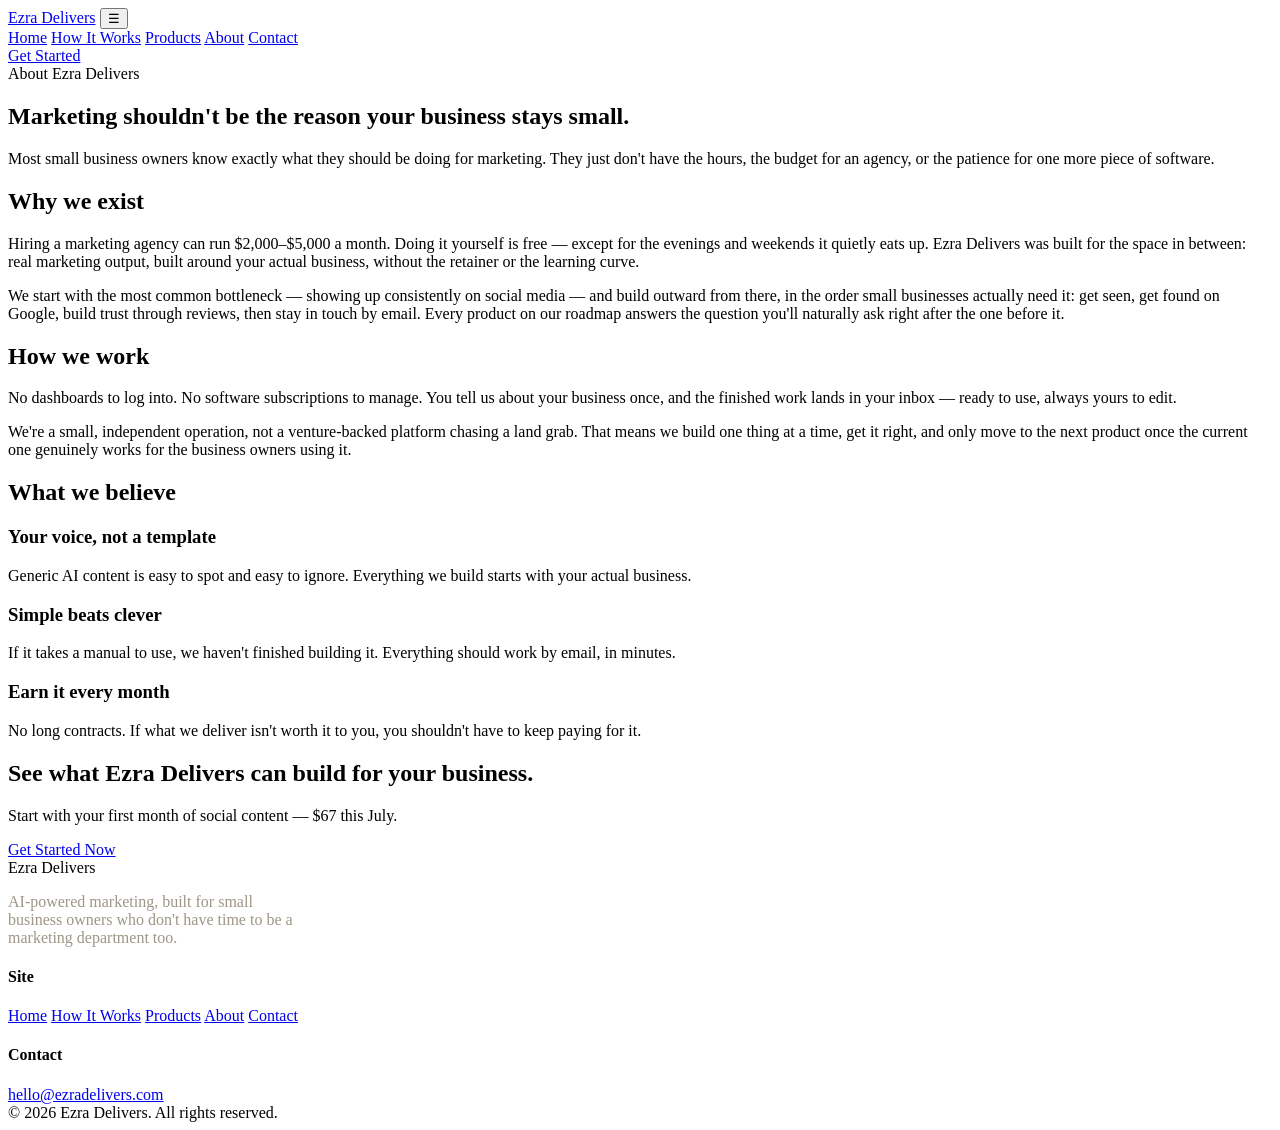
==== about.html @ 33d86ddd "Add files via upload" ====
<!DOCTYPE html>
<html lang="en">
<head>
<meta charset="UTF-8">
<meta name="viewport" content="width=device-width, initial-scale=1.0">
<title>About — Ezra Delivers</title>
<meta name="description" content="Ezra Delivers exists to hand small business owners their marketing back — done for you, built around your business, without agency prices.">
<link rel="preconnect" href="https://fonts.googleapis.com">
<link href="https://fonts.googleapis.com/css2?family=Fraunces:wght@400;500;600;700&family=Inter:wght@400;500;600;700&display=swap" rel="stylesheet">
<link rel="stylesheet" href="css/style.css">
</head>
<body>

<header class="site-header">
  <div class="nav-wrap">
    <a href="index.html" class="logo">Ezra <span>Delivers</span></a>
    <button class="menu-toggle" id="menuToggle" aria-label="Toggle menu">☰</button>
    <nav class="main-nav" id="mainNav">
      <a href="index.html">Home</a>
      <a href="how-it-works.html">How It Works</a>
      <a href="products.html">Products</a>
      <a href="about.html" class="active">About</a>
      <a href="contact.html">Contact</a>
    </nav>
    <div class="nav-cta">
      <a href="products.html" class="btn btn-primary">Get Started</a>
    </div>
  </div>
</header>

<section class="page-hero">
  <div class="container">
    <span class="eyebrow">About Ezra Delivers</span>
    <h1>Marketing shouldn't be the reason your business stays small.</h1>
    <p>Most small business owners know exactly what they should be doing for marketing. They just don't have the hours, the budget for an agency, or the patience for one more piece of software.</p>
  </div>
</section>

<section>
  <div class="container">
    <div class="grid-2" style="align-items:start;">
      <div>
        <h2>Why we exist</h2>
        <p>Hiring a marketing agency can run $2,000–$5,000 a month. Doing it yourself is free — except for the evenings and weekends it quietly eats up. Ezra Delivers was built for the space in between: real marketing output, built around your actual business, without the retainer or the learning curve.</p>
        <p>We start with the most common bottleneck — showing up consistently on social media — and build outward from there, in the order small businesses actually need it: get seen, get found on Google, build trust through reviews, then stay in touch by email. Every product on our roadmap answers the question you'll naturally ask right after the one before it.</p>
      </div>
      <div>
        <h2>How we work</h2>
        <p>No dashboards to log into. No software subscriptions to manage. You tell us about your business once, and the finished work lands in your inbox — ready to use, always yours to edit.</p>
        <p>We're a small, independent operation, not a venture-backed platform chasing a land grab. That means we build one thing at a time, get it right, and only move to the next product once the current one genuinely works for the business owners using it.</p>
      </div>
    </div>
  </div>
</section>

<section style="background:var(--cream-deep); border-top:1px solid var(--border); border-bottom:1px solid var(--border);">
  <div class="container">
    <div class="section-head">
      <h2>What we believe</h2>
    </div>
    <div class="grid-3">
      <div class="card">
        <h3>Your voice, not a template</h3>
        <p>Generic AI content is easy to spot and easy to ignore. Everything we build starts with your actual business.</p>
      </div>
      <div class="card">
        <h3>Simple beats clever</h3>
        <p>If it takes a manual to use, we haven't finished building it. Everything should work by email, in minutes.</p>
      </div>
      <div class="card">
        <h3>Earn it every month</h3>
        <p>No long contracts. If what we deliver isn't worth it to you, you shouldn't have to keep paying for it.</p>
      </div>
    </div>
  </div>
</section>

<section>
  <div class="container">
    <div class="cta-banner">
      <h2>See what Ezra Delivers can build for your business.</h2>
      <p>Start with your first month of social content — $67 this July.</p>
      <a href="products.html#product-1" class="btn btn-primary">Get Started Now</a>
    </div>
  </div>
</section>

<footer class="site-footer">
  <div class="container">
    <div class="footer-grid">
      <div>
        <div class="logo" style="color:var(--cream); margin-bottom:12px;">Ezra <span>Delivers</span></div>
        <p style="max-width:36ch; color:#9E9686;">AI-powered marketing, built for small business owners who don't have time to be a marketing department too.</p>
      </div>
      <div>
        <h4>Site</h4>
        <a href="index.html">Home</a>
        <a href="how-it-works.html">How It Works</a>
        <a href="products.html">Products</a>
        <a href="about.html">About</a>
        <a href="contact.html">Contact</a>
      </div>
      <div>
        <h4>Contact</h4>
        <a href="mailto:hello@ezradelivers.com">hello@ezradelivers.com</a>
      </div>
    </div>
    <div class="footer-bottom">
      <span>© 2026 Ezra Delivers. All rights reserved.</span>
    </div>
  </div>
</footer>

<script>
  document.getElementById('menuToggle').addEventListener('click', function () {
    document.getElementById('mainNav').classList.toggle('open');
  });
</script>
</body>
</html>
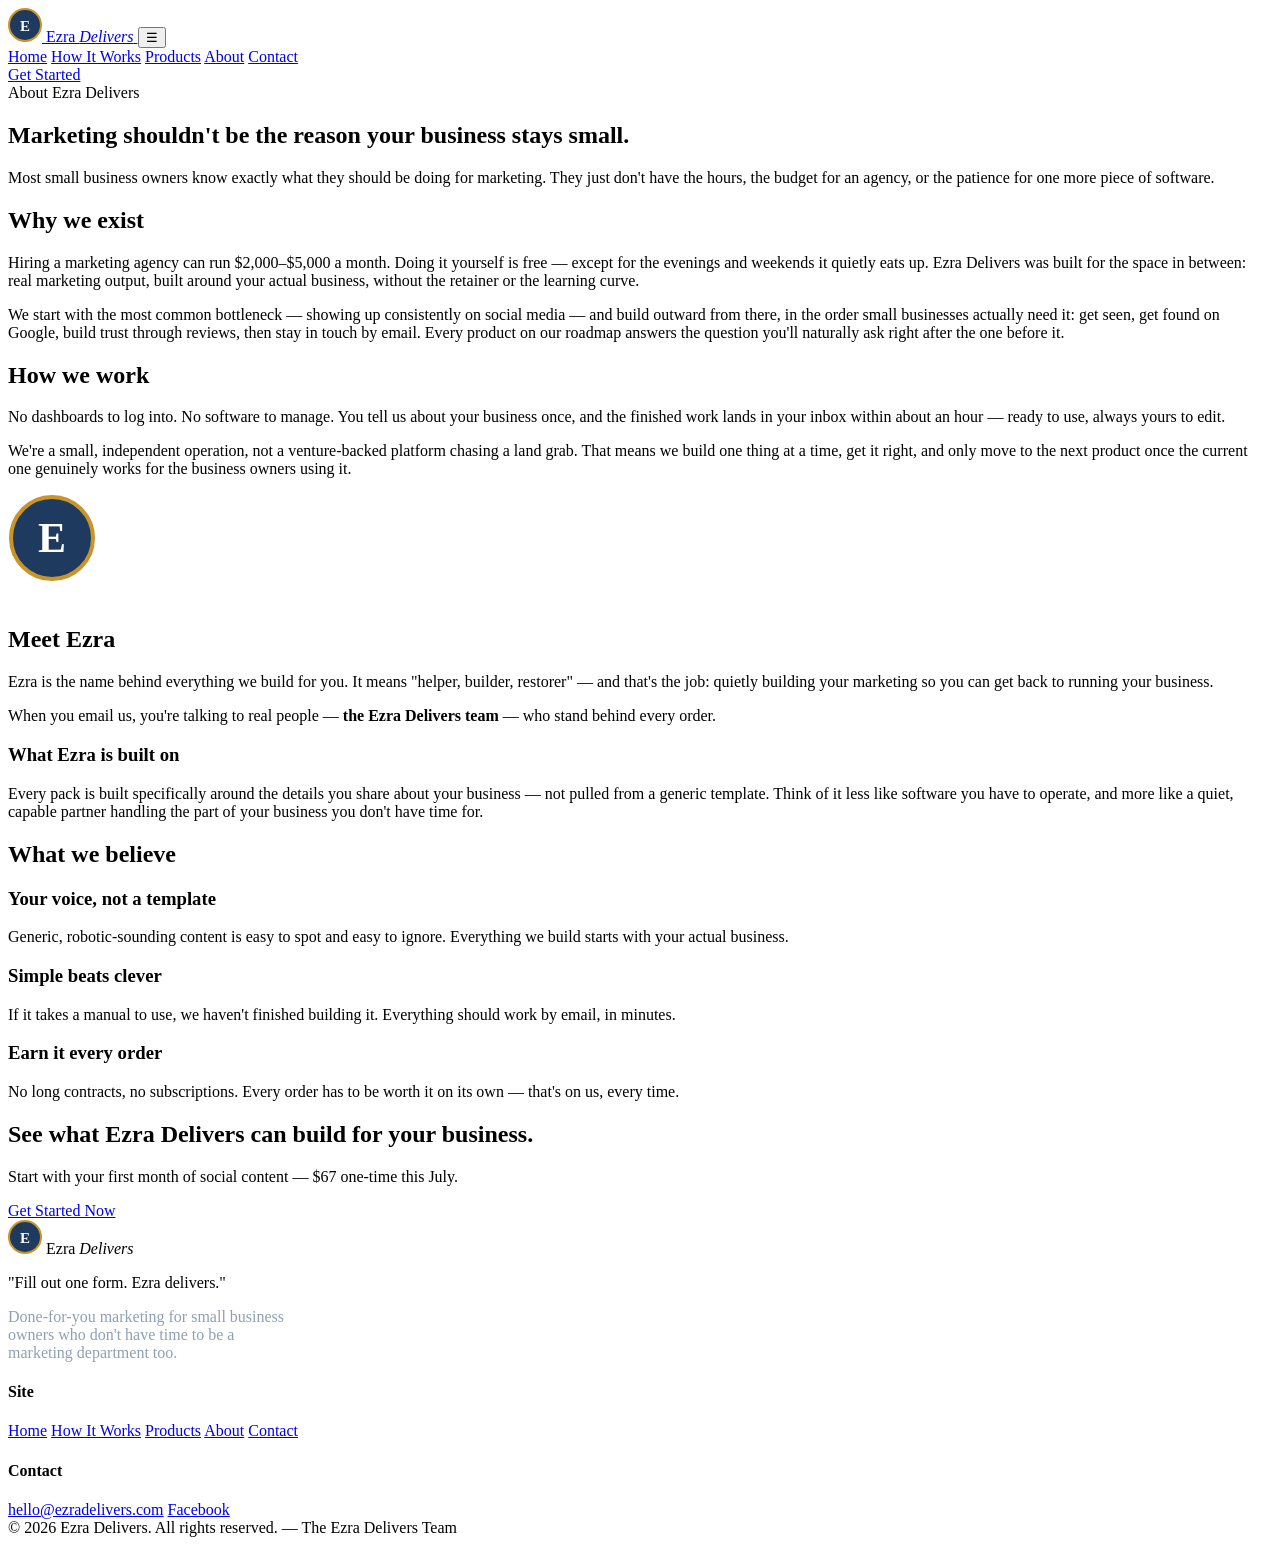
==== commit b4b79d4e: "Add files via upload" ====
--- a/about.html
+++ b/about.html
@@ -5,15 +5,22 @@
 <meta name="viewport" content="width=device-width, initial-scale=1.0">
 <title>About — Ezra Delivers</title>
 <meta name="description" content="Ezra Delivers exists to hand small business owners their marketing back — done for you, built around your business, without agency prices.">
+<link rel="icon" type="image/svg+xml" href="data:image/svg+xml,%3Csvg xmlns='http://www.w3.org/2000/svg' viewBox='0 0 64 64'%3E%3Crect width='64' height='64' rx='14' fill='%231e3a5f'/%3E%3Ccircle cx='32' cy='32' r='22' fill='none' stroke='%23c9952a' stroke-width='4'/%3E%3Ctext x='32' y='42' font-family='Georgia,serif' font-size='28' font-weight='700' fill='%23ffffff' text-anchor='middle'%3EE%3C/text%3E%3C/svg%3E">
 <link rel="preconnect" href="https://fonts.googleapis.com">
-<link href="https://fonts.googleapis.com/css2?family=Fraunces:wght@400;500;600;700&family=Inter:wght@400;500;600;700&display=swap" rel="stylesheet">
+<link href="https://fonts.googleapis.com/css2?family=Syne:wght@600;700;800&family=Inter:wght@400;500;600;700&display=swap" rel="stylesheet">
 <link rel="stylesheet" href="css/style.css">
 </head>
 <body>
 
 <header class="site-header">
   <div class="nav-wrap">
-    <a href="index.html" class="logo">Ezra <span>Delivers</span></a>
+    <a href="index.html" class="logo">
+      <svg class="logo-icon" width="34" height="34" viewBox="0 0 34 34" xmlns="http://www.w3.org/2000/svg" aria-hidden="true">
+        <circle cx="17" cy="17" r="16" fill="#1e3a5f" stroke="#c9952a" stroke-width="2"/>
+        <text x="17" y="22.5" font-family="Georgia, 'Times New Roman', serif" font-size="15" font-weight="700" fill="#ffffff" text-anchor="middle">E</text>
+      </svg>
+      <span class="logo-text">Ezra <em>Delivers</em></span>
+    </a>
     <button class="menu-toggle" id="menuToggle" aria-label="Toggle menu">☰</button>
     <nav class="main-nav" id="mainNav">
       <a href="index.html">Home</a>
@@ -46,14 +53,33 @@
       </div>
       <div>
         <h2>How we work</h2>
-        <p>No dashboards to log into. No software subscriptions to manage. You tell us about your business once, and the finished work lands in your inbox — ready to use, always yours to edit.</p>
+        <p>No dashboards to log into. No software to manage. You tell us about your business once, and the finished work lands in your inbox within about an hour — ready to use, always yours to edit.</p>
         <p>We're a small, independent operation, not a venture-backed platform chasing a land grab. That means we build one thing at a time, get it right, and only move to the next product once the current one genuinely works for the business owners using it.</p>
       </div>
     </div>
   </div>
 </section>
 
+<!-- MEET EZRA -->
 <section style="background:var(--cream-deep); border-top:1px solid var(--border); border-bottom:1px solid var(--border);">
+  <div class="container grid-2" style="align-items:center;">
+    <div>
+      <svg width="88" height="88" viewBox="0 0 88 88" xmlns="http://www.w3.org/2000/svg" aria-hidden="true" style="margin-bottom:20px;">
+        <circle cx="44" cy="44" r="41" fill="#1e3a5f" stroke="#c9952a" stroke-width="4"/>
+        <text x="44" y="58" font-family="Georgia, 'Times New Roman', serif" font-size="42" font-weight="700" fill="#ffffff" text-anchor="middle">E</text>
+      </svg>
+      <h2>Meet Ezra</h2>
+      <p>Ezra is the name behind everything we build for you. It means "helper, builder, restorer" — and that's the job: quietly building your marketing so you can get back to running your business.</p>
+      <p>When you email us, you're talking to real people — <strong>the Ezra Delivers team</strong> — who stand behind every order.</p>
+    </div>
+    <div class="card">
+      <h3>What Ezra is built on</h3>
+      <p>Every pack is built specifically around the details you share about your business — not pulled from a generic template. Think of it less like software you have to operate, and more like a quiet, capable partner handling the part of your business you don't have time for.</p>
+    </div>
+  </div>
+</section>
+
+<section>
   <div class="container">
     <div class="section-head">
       <h2>What we believe</h2>
@@ -61,15 +87,15 @@
     <div class="grid-3">
       <div class="card">
         <h3>Your voice, not a template</h3>
-        <p>Generic AI content is easy to spot and easy to ignore. Everything we build starts with your actual business.</p>
+        <p>Generic, robotic-sounding content is easy to spot and easy to ignore. Everything we build starts with your actual business.</p>
       </div>
       <div class="card">
         <h3>Simple beats clever</h3>
         <p>If it takes a manual to use, we haven't finished building it. Everything should work by email, in minutes.</p>
       </div>
       <div class="card">
-        <h3>Earn it every month</h3>
-        <p>No long contracts. If what we deliver isn't worth it to you, you shouldn't have to keep paying for it.</p>
+        <h3>Earn it every order</h3>
+        <p>No long contracts, no subscriptions. Every order has to be worth it on its own — that's on us, every time.</p>
       </div>
     </div>
   </div>
@@ -79,8 +105,8 @@
   <div class="container">
     <div class="cta-banner">
       <h2>See what Ezra Delivers can build for your business.</h2>
-      <p>Start with your first month of social content — $67 this July.</p>
-      <a href="products.html#product-1" class="btn btn-primary">Get Started Now</a>
+      <p>Start with your first month of social content — $67 one-time this July.</p>
+      <a href="https://form.jotform.com/261764304272051" class="btn btn-primary" target="_blank" rel="noopener">Get Started Now</a>
     </div>
   </div>
 </section>
@@ -89,8 +115,15 @@
   <div class="container">
     <div class="footer-grid">
       <div>
-        <div class="logo" style="color:var(--cream); margin-bottom:12px;">Ezra <span>Delivers</span></div>
-        <p style="max-width:36ch; color:#9E9686;">AI-powered marketing, built for small business owners who don't have time to be a marketing department too.</p>
+        <div class="logo" style="margin-bottom:10px;">
+          <svg class="logo-icon" width="34" height="34" viewBox="0 0 34 34" xmlns="http://www.w3.org/2000/svg" aria-hidden="true">
+            <circle cx="17" cy="17" r="16" fill="#1e3a5f" stroke="#c9952a" stroke-width="2"/>
+            <text x="17" y="22.5" font-family="Georgia, 'Times New Roman', serif" font-size="15" font-weight="700" fill="#ffffff" text-anchor="middle">E</text>
+          </svg>
+          <span class="logo-text footer-logo-text">Ezra <em>Delivers</em></span>
+        </div>
+        <p class="footer-tagline">"Fill out one form. Ezra delivers."</p>
+        <p style="max-width:36ch; color:#8FA0B5;">Done-for-you marketing for small business owners who don't have time to be a marketing department too.</p>
       </div>
       <div>
         <h4>Site</h4>
@@ -103,10 +136,12 @@
       <div>
         <h4>Contact</h4>
         <a href="mailto:hello@ezradelivers.com">hello@ezradelivers.com</a>
+        <a href="https://www.facebook.com/profile.php?id=61591248459451" target="_blank" rel="noopener">Facebook</a>
       </div>
     </div>
     <div class="footer-bottom">
       <span>© 2026 Ezra Delivers. All rights reserved.</span>
+      <span>— The Ezra Delivers Team</span>
     </div>
   </div>
 </footer>
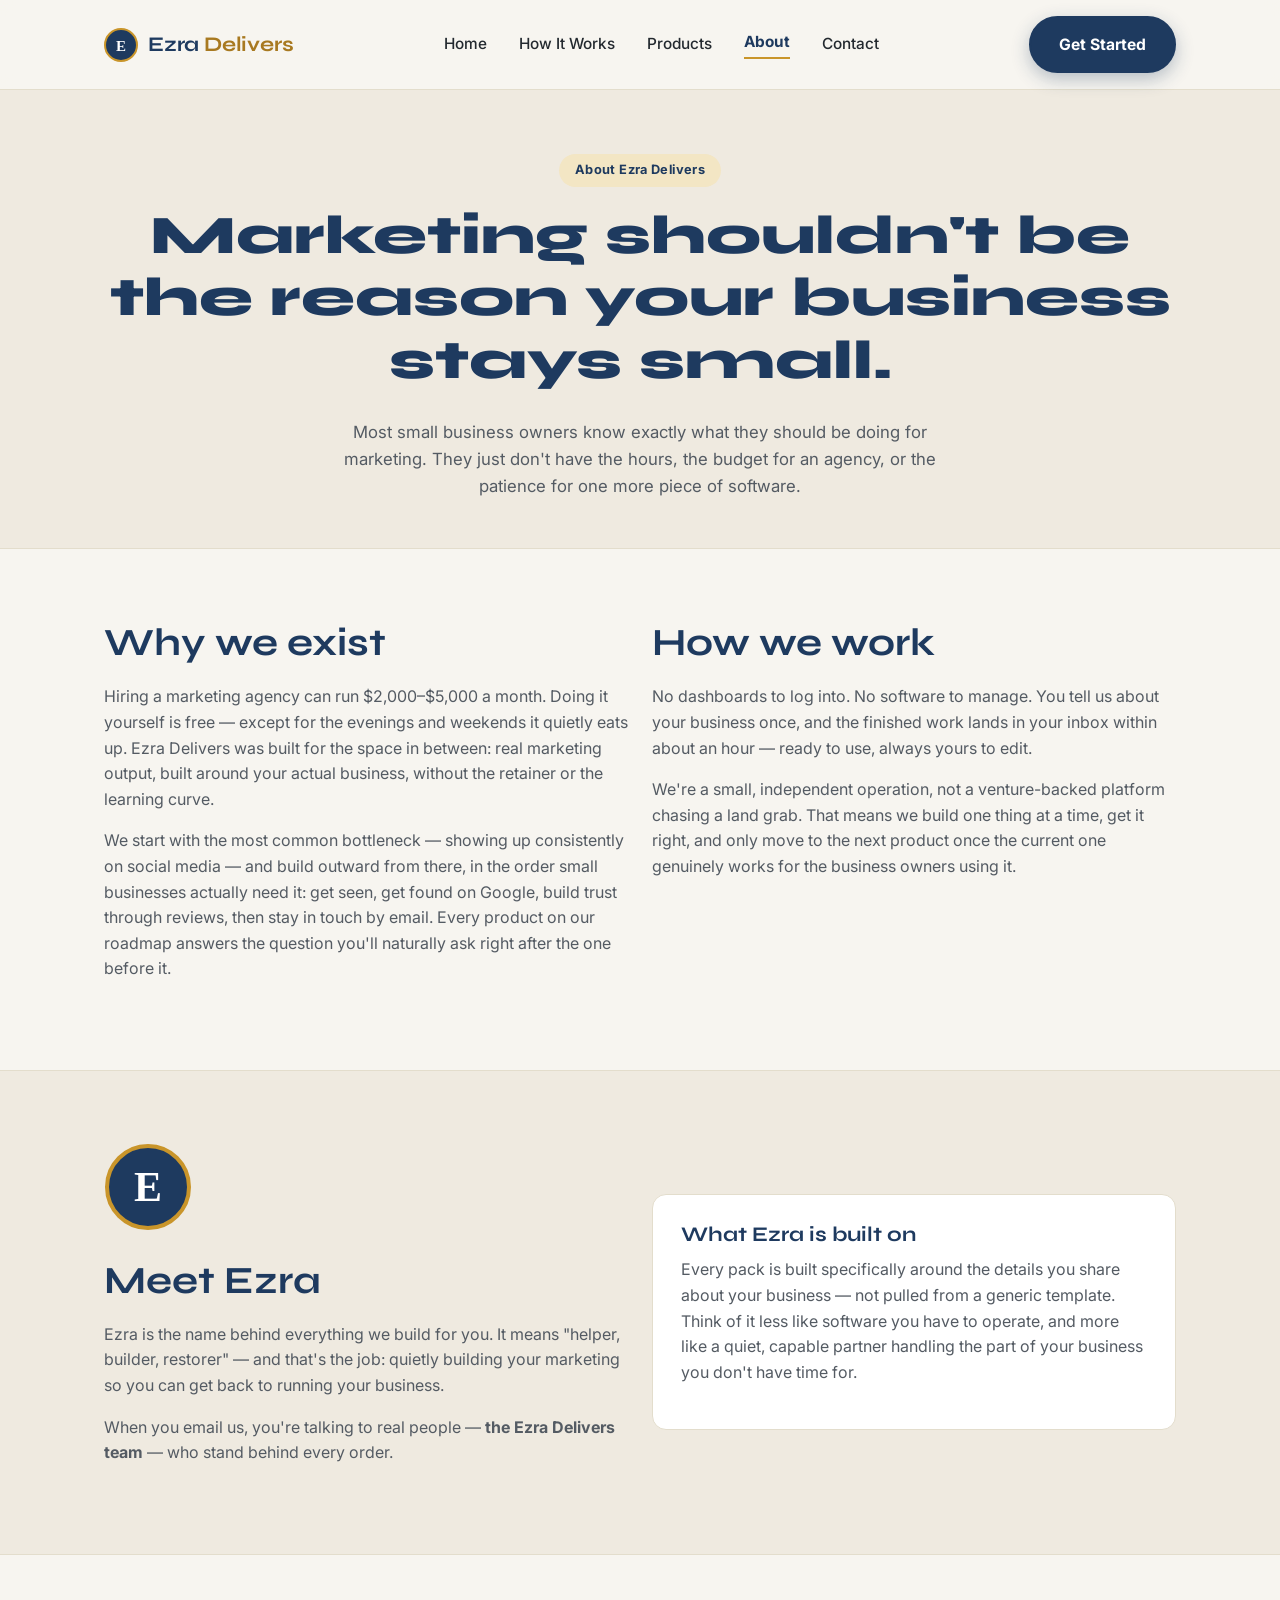
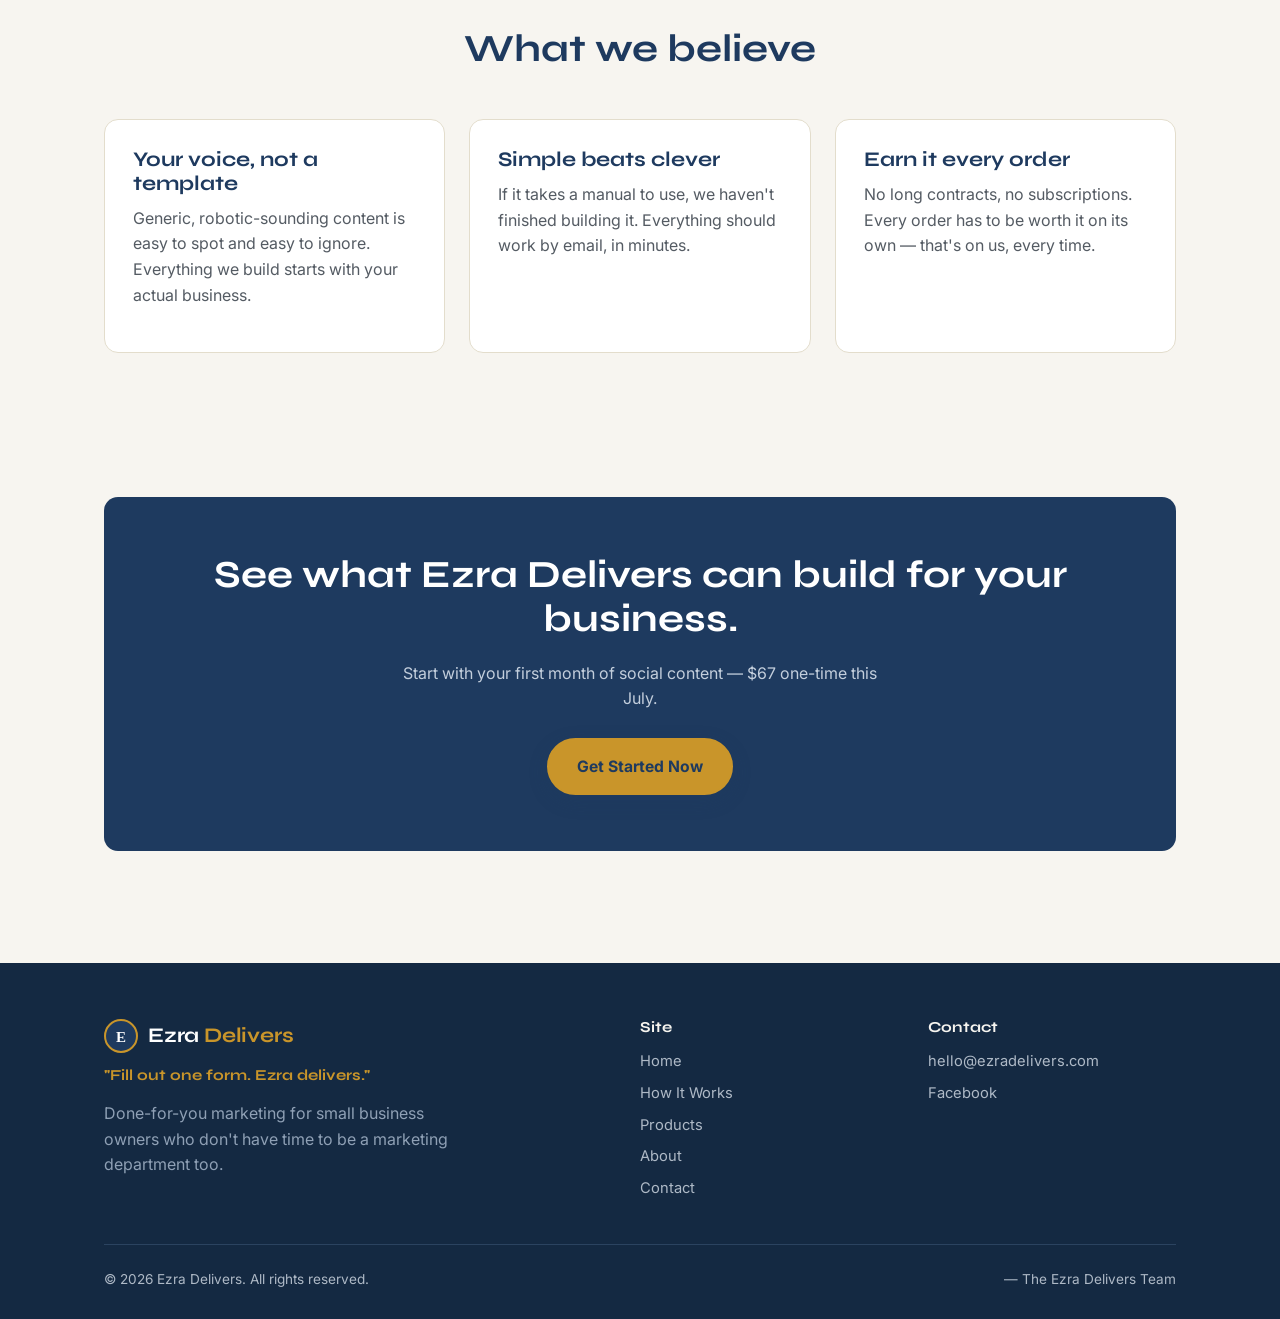
==== commit a53ae81e: "Fix stylesheet link path in about.html" ====
--- a/about.html
+++ b/about.html
@@ -8,7 +8,7 @@
 <link rel="icon" type="image/svg+xml" href="data:image/svg+xml,%3Csvg xmlns='http://www.w3.org/2000/svg' viewBox='0 0 64 64'%3E%3Crect width='64' height='64' rx='14' fill='%231e3a5f'/%3E%3Ccircle cx='32' cy='32' r='22' fill='none' stroke='%23c9952a' stroke-width='4'/%3E%3Ctext x='32' y='42' font-family='Georgia,serif' font-size='28' font-weight='700' fill='%23ffffff' text-anchor='middle'%3EE%3C/text%3E%3C/svg%3E">
 <link rel="preconnect" href="https://fonts.googleapis.com">
 <link href="https://fonts.googleapis.com/css2?family=Syne:wght@600;700;800&family=Inter:wght@400;500;600;700&display=swap" rel="stylesheet">
-<link rel="stylesheet" href="css/style.css">
+<link rel="stylesheet" href="style.css">
 </head>
 <body>
 
--- a/style.css
+++ b/style.css
@@ -0,0 +1,443 @@
+/* ==========================================================================
+   Ezra Delivers — Site Stylesheet
+   Brand Bible v1.1 palette: Navy #1e3a5f / Gold #c9952a / Cream #f7f5f0
+   Type: Syne 800 (headings) + Inter (body) — per confirmed brand typography
+   ========================================================================== */
+
+:root {
+  --cream: #F7F5F0;
+  --cream-deep: #EFEAE0;
+  --ink: #23292F;
+  --ink-soft: #545B63;
+  --navy: #1E3A5F;
+  --navy-deep: #142942;
+  --gold: #C9952A;
+  --gold-deep: #A87920;
+  --gold-light: #F3E6C4;
+  --white: #FFFFFF;
+  --border: #E3DDCC;
+  --shadow: 0 8px 24px rgba(30, 58, 95, 0.10);
+  --radius: 14px;
+  --max-width: 1120px;
+}
+
+* { box-sizing: border-box; }
+
+html { scroll-behavior: smooth; }
+
+body {
+  margin: 0;
+  font-family: 'Inter', -apple-system, BlinkMacSystemFont, 'Segoe UI', sans-serif;
+  color: var(--ink);
+  background: var(--cream);
+  line-height: 1.6;
+  font-size: 16px;
+}
+
+h1, h2, h3, h4 {
+  font-family: 'Syne', Arial, sans-serif;
+  color: var(--navy);
+  line-height: 1.15;
+  margin: 0 0 0.5em;
+  font-weight: 700;
+}
+
+h1 { font-size: clamp(2.2rem, 5vw, 3.4rem); font-weight: 800; }
+h2 { font-size: clamp(1.7rem, 3.5vw, 2.4rem); }
+h3 { font-size: 1.3rem; }
+
+p { margin: 0 0 1em; color: var(--ink-soft); }
+
+a { color: var(--gold-deep); text-decoration: none; }
+a:hover { text-decoration: underline; }
+
+img { max-width: 100%; display: block; }
+
+.container {
+  max-width: var(--max-width);
+  margin: 0 auto;
+  padding: 0 24px;
+}
+
+section { padding: 72px 0; }
+section.tight { padding: 48px 0; }
+
+/* ---------- Buttons ---------- */
+.btn {
+  display: inline-block;
+  padding: 14px 28px;
+  border-radius: 999px;
+  font-weight: 700;
+  font-size: 0.98rem;
+  text-decoration: none;
+  transition: transform 0.15s ease, box-shadow 0.15s ease, background 0.15s ease;
+  border: 2px solid transparent;
+  cursor: pointer;
+}
+.btn:hover { transform: translateY(-2px); text-decoration: none; }
+
+.btn-primary {
+  background: var(--navy);
+  color: var(--white);
+  border-color: var(--navy);
+  box-shadow: 0 6px 18px rgba(30, 58, 95, 0.30);
+}
+.btn-primary:hover { background: var(--navy-deep); border-color: var(--gold); }
+
+.btn-secondary {
+  background: transparent;
+  color: var(--navy);
+  border-color: var(--gold);
+}
+.btn-secondary:hover { background: var(--gold); color: var(--navy); }
+
+.btn-ghost {
+  background: transparent;
+  color: var(--white);
+  border-color: rgba(255,255,255,0.6);
+}
+.btn-ghost:hover { background: rgba(255,255,255,0.15); }
+
+.btn-block { display: block; text-align: center; }
+
+/* ---------- Header / Nav ---------- */
+header.site-header {
+  position: sticky;
+  top: 0;
+  z-index: 50;
+  background: rgba(247, 245, 240, 0.94);
+  backdrop-filter: blur(8px);
+  border-bottom: 1px solid var(--border);
+}
+
+.nav-wrap {
+  max-width: var(--max-width);
+  margin: 0 auto;
+  padding: 16px 24px;
+  display: flex;
+  align-items: center;
+  justify-content: space-between;
+}
+
+.logo {
+  display: flex;
+  align-items: center;
+  gap: 10px;
+  font-family: 'Syne', Arial, sans-serif;
+  font-size: 1.3rem;
+  font-weight: 700;
+  color: var(--navy);
+  letter-spacing: -0.01em;
+}
+.logo-icon { flex-shrink: 0; }
+.logo-text em { font-style: normal; color: var(--gold-deep); }
+.footer-logo-text { color: var(--white); }
+.footer-logo-text em { color: var(--gold); }
+
+.footer-tagline {
+  font-family: 'Syne', Arial, sans-serif;
+  color: var(--gold);
+  font-size: 0.95rem;
+  font-weight: 700;
+  margin: 2px 0 14px;
+}
+
+nav.main-nav {
+  display: flex;
+  align-items: center;
+  gap: 32px;
+}
+
+nav.main-nav a {
+  color: var(--ink);
+  font-weight: 500;
+  font-size: 0.96rem;
+}
+nav.main-nav a:hover { color: var(--gold-deep); text-decoration: none; }
+nav.main-nav a.active { color: var(--navy); font-weight: 700; border-bottom: 2px solid var(--gold); padding-bottom: 2px; }
+
+.nav-cta { display: flex; align-items: center; gap: 20px; }
+
+.menu-toggle {
+  display: none;
+  background: none;
+  border: none;
+  font-size: 1.6rem;
+  cursor: pointer;
+  color: var(--navy);
+}
+
+/* ---------- Hero ---------- */
+.hero {
+  padding: 96px 0 80px;
+  background: linear-gradient(180deg, var(--cream-deep) 0%, var(--cream) 100%);
+  border-bottom: 1px solid var(--border);
+}
+.hero-grid {
+  display: grid;
+  grid-template-columns: 1.1fr 0.9fr;
+  gap: 56px;
+  align-items: center;
+}
+.eyebrow {
+  display: inline-block;
+  background: var(--gold-light);
+  color: var(--navy);
+  padding: 6px 16px;
+  border-radius: 999px;
+  font-size: 0.8rem;
+  font-weight: 700;
+  letter-spacing: 0.03em;
+  margin-bottom: 18px;
+}
+.hero p.lead { font-size: 1.15rem; max-width: 46ch; }
+.hero-actions { display: flex; gap: 16px; margin-top: 28px; flex-wrap: wrap; }
+.hero-note { margin-top: 14px; font-size: 0.88rem; color: var(--ink-soft); }
+
+.hero-card {
+  background: var(--white);
+  border-radius: var(--radius);
+  padding: 28px;
+  box-shadow: var(--shadow);
+  border: 1px solid var(--border);
+}
+.hero-card .tag.live { margin-bottom: 14px; }
+.hero-card .price-tag {
+  display: flex;
+  align-items: baseline;
+  gap: 10px;
+  margin: 10px 0 6px;
+}
+.hero-card .price-tag .now { font-size: 2.2rem; font-family: 'Syne', sans-serif; color: var(--navy); font-weight: 800; }
+.hero-card .price-tag .was { text-decoration: line-through; color: #A39A88; font-size: 1.1rem; }
+.hero-card .price-note { font-size: 0.85rem; color: var(--ink-soft); margin-bottom: 18px; }
+.hero-card ul { padding-left: 0; list-style: none; margin: 0 0 22px; }
+.hero-card li { padding: 7px 0 7px 28px; position: relative; font-size: 0.95rem; color: var(--ink-soft); border-bottom: 1px dashed var(--border); }
+.hero-card li:last-child { border-bottom: none; }
+.hero-card li::before {
+  content: "✓";
+  position: absolute; left: 0; top: 7px;
+  color: var(--gold-deep);
+  font-weight: 700;
+}
+
+/* ---------- Stats bar ---------- */
+.stats-bar {
+  background: var(--navy);
+  color: var(--cream);
+  padding: 28px 0;
+}
+.stats-grid {
+  display: grid;
+  grid-template-columns: repeat(4, 1fr);
+  gap: 20px;
+  text-align: center;
+}
+.stats-grid .num { font-family: 'Syne', sans-serif; font-size: 1.8rem; color: var(--white); font-weight: 800; }
+.stats-grid .label { font-size: 0.82rem; color: #C3CEDC; letter-spacing: 0.02em; }
+
+/* ---------- Journey / process ---------- */
+.section-head { text-align: center; max-width: 640px; margin: 0 auto 48px; }
+.section-head p { font-size: 1.05rem; }
+
+.journey {
+  display: grid;
+  grid-template-columns: repeat(4, 1fr);
+  gap: 20px;
+}
+.journey-step {
+  background: var(--white);
+  border: 1px solid var(--border);
+  border-radius: var(--radius);
+  padding: 26px 22px;
+  position: relative;
+}
+.journey-step .step-num {
+  width: 34px; height: 34px;
+  border-radius: 50%;
+  background: var(--gold);
+  color: var(--navy);
+  display: flex; align-items: center; justify-content: center;
+  font-weight: 800;
+  margin-bottom: 14px;
+  font-family: 'Syne', sans-serif;
+}
+.journey-step.locked { opacity: 0.55; }
+.journey-step .tag {
+  display: inline-block;
+  font-size: 0.72rem;
+  font-weight: 700;
+  text-transform: uppercase;
+  letter-spacing: 0.03em;
+  padding: 3px 10px;
+  border-radius: 999px;
+  margin-bottom: 10px;
+}
+.tag.live { background: var(--gold-light); color: var(--navy); }
+.tag.soon { background: #E9E4D8; color: #837A63; }
+
+/* ---------- Cards / grid ---------- */
+.grid-3 { display: grid; grid-template-columns: repeat(3, 1fr); gap: 24px; }
+.grid-2 { display: grid; grid-template-columns: 1fr 1fr; gap: 24px; }
+
+.card {
+  background: var(--white);
+  border: 1px solid var(--border);
+  border-radius: var(--radius);
+  padding: 28px;
+}
+.card h3 { margin-bottom: 10px; }
+
+/* ---------- Product cards ---------- */
+.product-card {
+  background: var(--white);
+  border: 1px solid var(--border);
+  border-radius: var(--radius);
+  padding: 26px;
+  display: flex;
+  flex-direction: column;
+  gap: 10px;
+  position: relative;
+}
+.product-card .num-badge {
+  position: absolute;
+  top: -14px; left: 22px;
+  background: var(--navy);
+  color: var(--cream);
+  font-family: 'Syne', sans-serif;
+  font-size: 0.85rem;
+  padding: 4px 12px;
+  border-radius: 999px;
+}
+.product-card .price { font-family: 'Syne', sans-serif; font-size: 1.5rem; color: var(--navy); font-weight: 800; }
+.product-card.is-live { border: 2px solid var(--gold); }
+.product-card .status {
+  font-size: 0.72rem;
+  font-weight: 700;
+  text-transform: uppercase;
+  letter-spacing: 0.03em;
+  color: var(--ink-soft);
+}
+.product-card.is-live .status { color: var(--gold-deep); }
+.product-card.is-soon { opacity: 0.72; }
+
+/* ---------- Comparison table ---------- */
+table.compare {
+  width: 100%;
+  border-collapse: collapse;
+  background: var(--white);
+  border-radius: var(--radius);
+  overflow: hidden;
+  box-shadow: var(--shadow);
+}
+table.compare th, table.compare td {
+  padding: 16px 20px;
+  border-bottom: 1px solid var(--border);
+  text-align: left;
+  font-size: 0.95rem;
+}
+table.compare th { background: var(--cream-deep); font-family: 'Syne', sans-serif; font-weight: 700; color: var(--navy); }
+table.compare tr:last-child td { border-bottom: none; }
+table.compare td.highlight { color: var(--gold-deep); font-weight: 700; }
+
+/* ---------- FAQ ---------- */
+.faq-item {
+  border-bottom: 1px solid var(--border);
+  padding: 20px 0;
+}
+.faq-item summary {
+  cursor: pointer;
+  font-weight: 700;
+  color: var(--navy);
+  font-size: 1.02rem;
+  list-style: none;
+  display: flex;
+  justify-content: space-between;
+  align-items: center;
+}
+.faq-item summary::-webkit-details-marker { display: none; }
+.faq-item summary::after {
+  content: "+";
+  font-size: 1.3rem;
+  color: var(--gold-deep);
+}
+.faq-item[open] summary::after { content: "–"; }
+.faq-item p { margin-top: 12px; }
+
+/* ---------- CTA banner ---------- */
+.cta-banner {
+  background: var(--navy);
+  color: var(--cream);
+  border-radius: var(--radius);
+  padding: 56px;
+  text-align: center;
+}
+.cta-banner h2 { color: var(--white); }
+.cta-banner p { color: #C3CEDC; max-width: 50ch; margin: 0 auto 26px; }
+.cta-banner .btn-primary { background: var(--gold); color: var(--navy); border-color: var(--gold); }
+.cta-banner .btn-primary:hover { background: var(--gold-deep); border-color: var(--gold-deep); color: var(--white); }
+
+/* ---------- Footer ---------- */
+footer.site-footer {
+  background: var(--navy-deep);
+  color: #AEB9C6;
+  padding: 56px 0 28px;
+  margin-top: 40px;
+}
+.footer-grid {
+  display: grid;
+  grid-template-columns: 2fr 1fr 1fr;
+  gap: 40px;
+  margin-bottom: 36px;
+}
+.footer-grid h4 { color: var(--cream); font-size: 0.95rem; margin-bottom: 14px; }
+.footer-grid a { color: #AEB9C6; display: block; margin-bottom: 8px; font-size: 0.92rem; }
+.footer-grid a:hover { color: var(--gold); text-decoration: none; }
+.footer-bottom {
+  border-top: 1px solid #2B4360;
+  padding-top: 24px;
+  font-size: 0.85rem;
+  display: flex;
+  justify-content: space-between;
+  flex-wrap: wrap;
+  gap: 10px;
+}
+
+/* ---------- Page header (interior pages) ---------- */
+.page-hero {
+  padding: 64px 0 48px;
+  background: var(--cream-deep);
+  border-bottom: 1px solid var(--border);
+  text-align: center;
+}
+.page-hero p { max-width: 60ch; margin: 0 auto; font-size: 1.05rem; }
+
+/* ---------- Utility ---------- */
+.text-center { text-align: center; }
+.mt-0 { margin-top: 0; }
+.badge-note {
+  background: var(--gold-light);
+  border: 1px solid #E0CB93;
+  color: #6B5518;
+  padding: 14px 18px;
+  border-radius: 10px;
+  font-size: 0.9rem;
+}
+
+/* ---------- Responsive ---------- */
+@media (max-width: 860px) {
+  .hero-grid, .grid-2 { grid-template-columns: 1fr; }
+  .grid-3 { grid-template-columns: 1fr; }
+  .journey { grid-template-columns: repeat(2, 1fr); }
+  .stats-grid { grid-template-columns: repeat(2, 1fr); }
+  .footer-grid { grid-template-columns: 1fr 1fr; }
+}
+
+@media (max-width: 640px) {
+  nav.main-nav { position: fixed; top: 68px; left: 0; right: 0; background: var(--cream); flex-direction: column; align-items: flex-start; padding: 20px 24px; border-bottom: 1px solid var(--border); gap: 16px; display: none; }
+  nav.main-nav.open { display: flex; }
+  .menu-toggle { display: block; }
+  .journey { grid-template-columns: 1fr; }
+  .footer-grid { grid-template-columns: 1fr; }
+  .cta-banner { padding: 36px 24px; }
+}
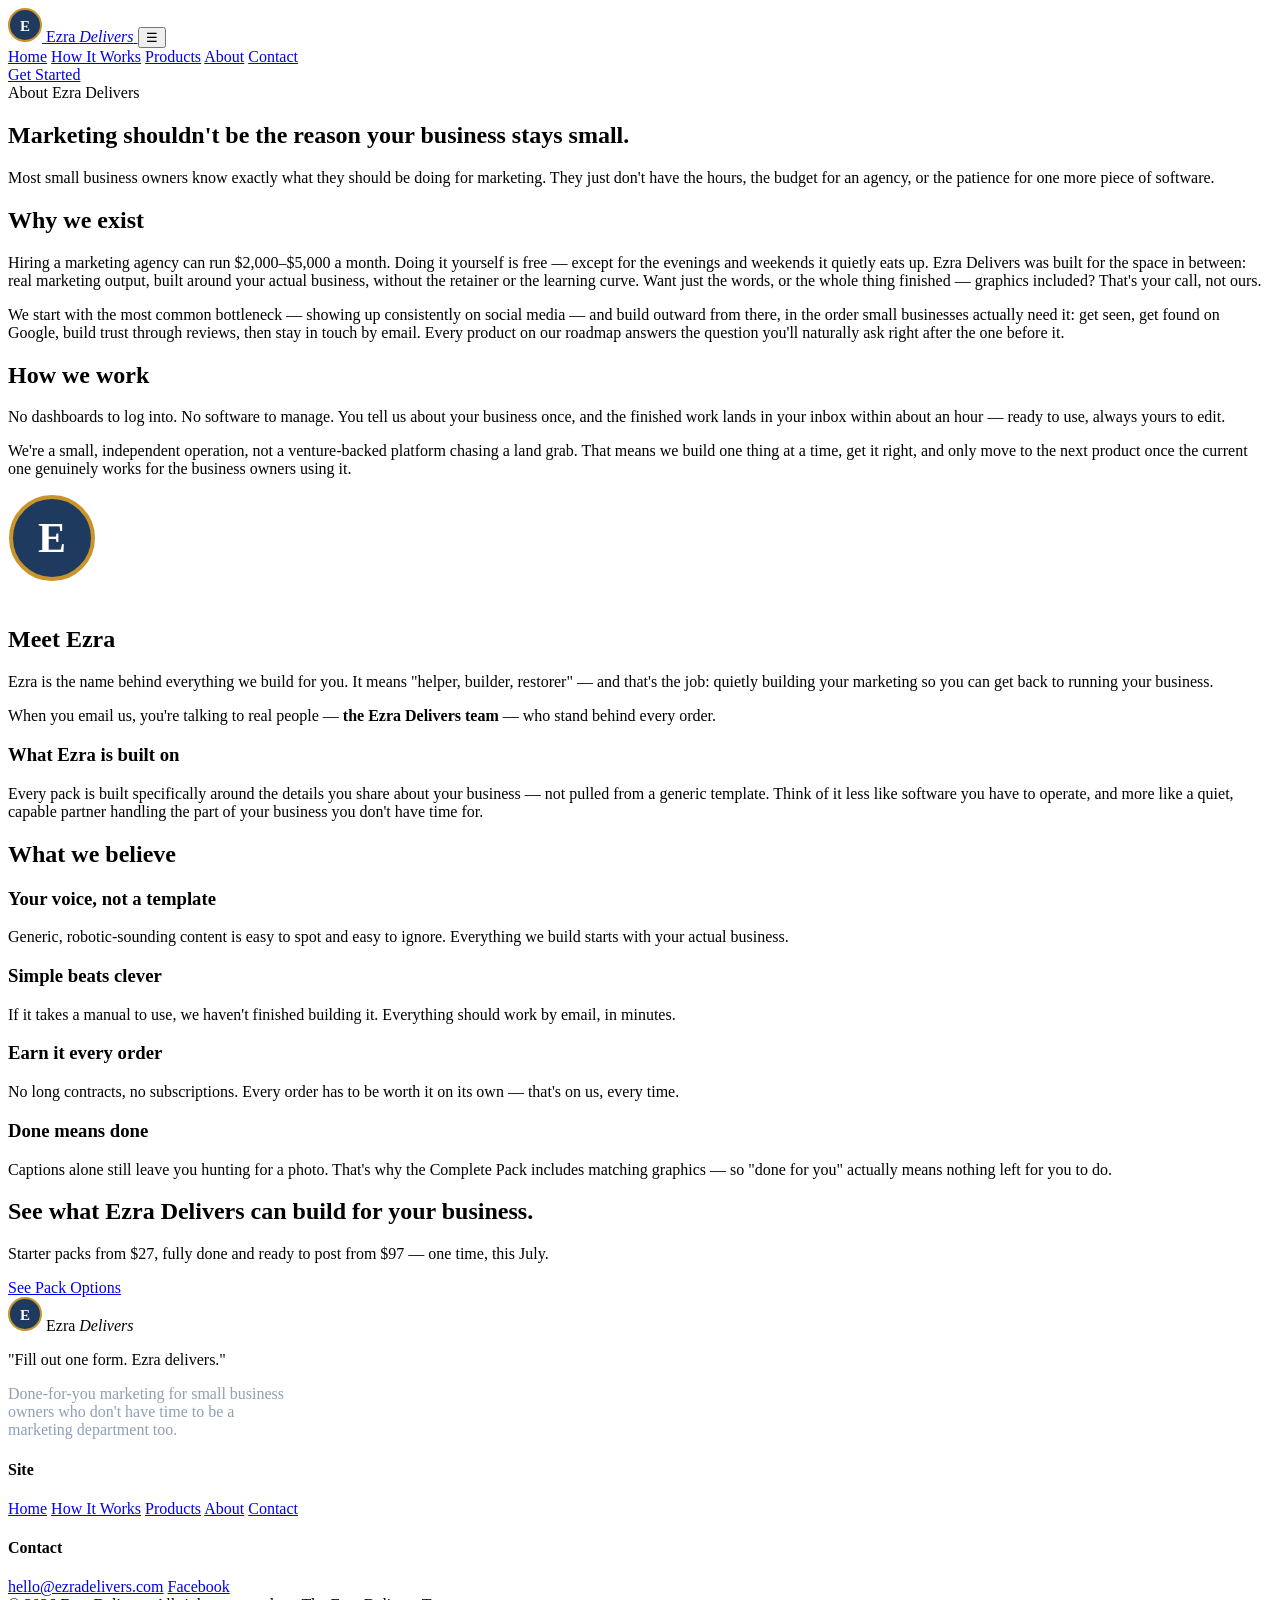
==== commit a3b3cb00: "Update content and structure in about.html" ====
--- a/about.html
+++ b/about.html
@@ -1,3 +1,4 @@
+
 <!DOCTYPE html>
 <html lang="en">
 <head>
@@ -8,7 +9,7 @@
 <link rel="icon" type="image/svg+xml" href="data:image/svg+xml,%3Csvg xmlns='http://www.w3.org/2000/svg' viewBox='0 0 64 64'%3E%3Crect width='64' height='64' rx='14' fill='%231e3a5f'/%3E%3Ccircle cx='32' cy='32' r='22' fill='none' stroke='%23c9952a' stroke-width='4'/%3E%3Ctext x='32' y='42' font-family='Georgia,serif' font-size='28' font-weight='700' fill='%23ffffff' text-anchor='middle'%3EE%3C/text%3E%3C/svg%3E">
 <link rel="preconnect" href="https://fonts.googleapis.com">
 <link href="https://fonts.googleapis.com/css2?family=Syne:wght@600;700;800&family=Inter:wght@400;500;600;700&display=swap" rel="stylesheet">
-<link rel="stylesheet" href="style.css">
+<link rel="stylesheet" href="css/style.css">
 </head>
 <body>
 
@@ -48,7 +49,7 @@
     <div class="grid-2" style="align-items:start;">
       <div>
         <h2>Why we exist</h2>
-        <p>Hiring a marketing agency can run $2,000–$5,000 a month. Doing it yourself is free — except for the evenings and weekends it quietly eats up. Ezra Delivers was built for the space in between: real marketing output, built around your actual business, without the retainer or the learning curve.</p>
+        <p>Hiring a marketing agency can run $2,000–$5,000 a month. Doing it yourself is free — except for the evenings and weekends it quietly eats up. Ezra Delivers was built for the space in between: real marketing output, built around your actual business, without the retainer or the learning curve. Want just the words, or the whole thing finished — graphics included? That's your call, not ours.</p>
         <p>We start with the most common bottleneck — showing up consistently on social media — and build outward from there, in the order small businesses actually need it: get seen, get found on Google, build trust through reviews, then stay in touch by email. Every product on our roadmap answers the question you'll naturally ask right after the one before it.</p>
       </div>
       <div>
@@ -84,7 +85,7 @@
     <div class="section-head">
       <h2>What we believe</h2>
     </div>
-    <div class="grid-3">
+    <div class="grid-4">
       <div class="card">
         <h3>Your voice, not a template</h3>
         <p>Generic, robotic-sounding content is easy to spot and easy to ignore. Everything we build starts with your actual business.</p>
@@ -97,6 +98,10 @@
         <h3>Earn it every order</h3>
         <p>No long contracts, no subscriptions. Every order has to be worth it on its own — that's on us, every time.</p>
       </div>
+      <div class="card">
+        <h3>Done means done</h3>
+        <p>Captions alone still leave you hunting for a photo. That's why the Complete Pack includes matching graphics — so "done for you" actually means nothing left for you to do.</p>
+      </div>
     </div>
   </div>
 </section>
@@ -105,8 +110,8 @@
   <div class="container">
     <div class="cta-banner">
       <h2>See what Ezra Delivers can build for your business.</h2>
-      <p>Start with your first month of social content — $67 one-time this July.</p>
-      <a href="https://form.jotform.com/261764304272051" class="btn btn-primary" target="_blank" rel="noopener">Get Started Now</a>
+      <p>Starter packs from $27, fully done and ready to post from $97 — one time, this July.</p>
+      <a href="products.html#product-1" class="btn btn-primary">See Pack Options</a>
     </div>
   </div>
 </section>
